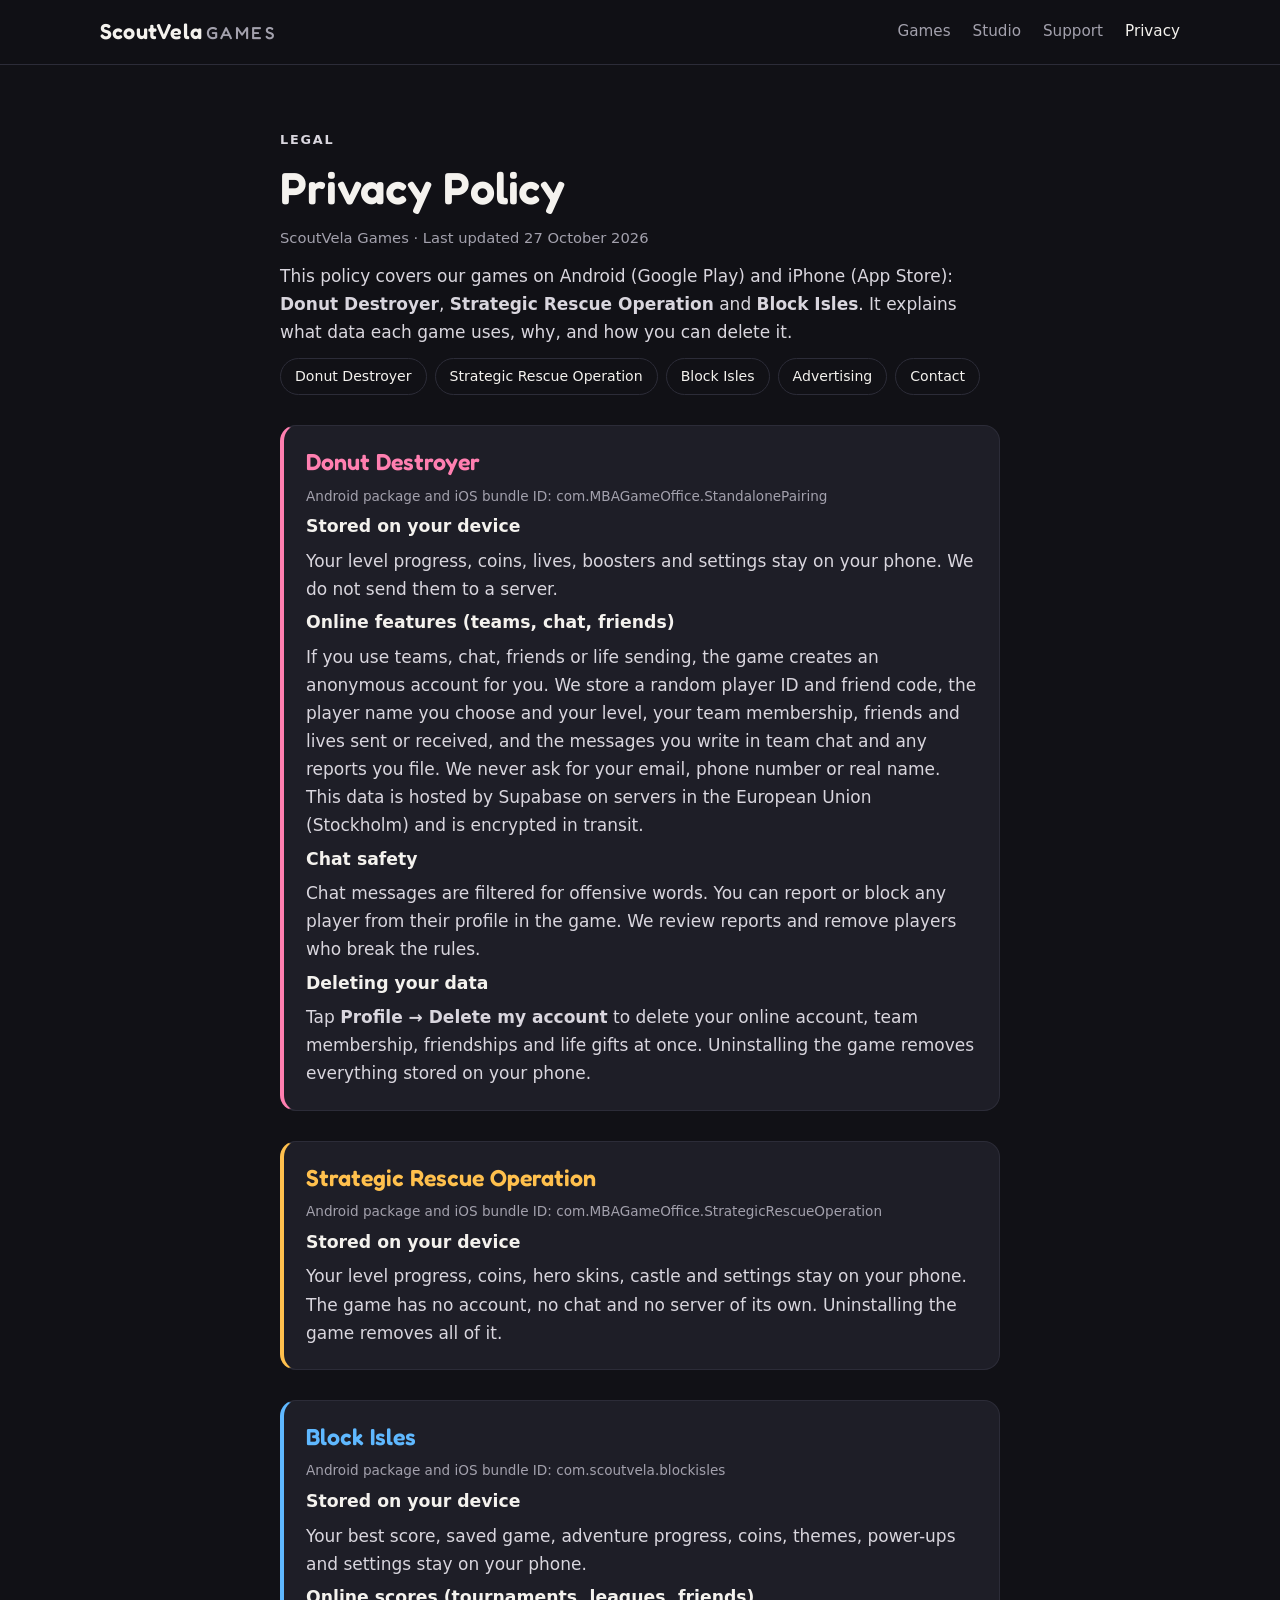
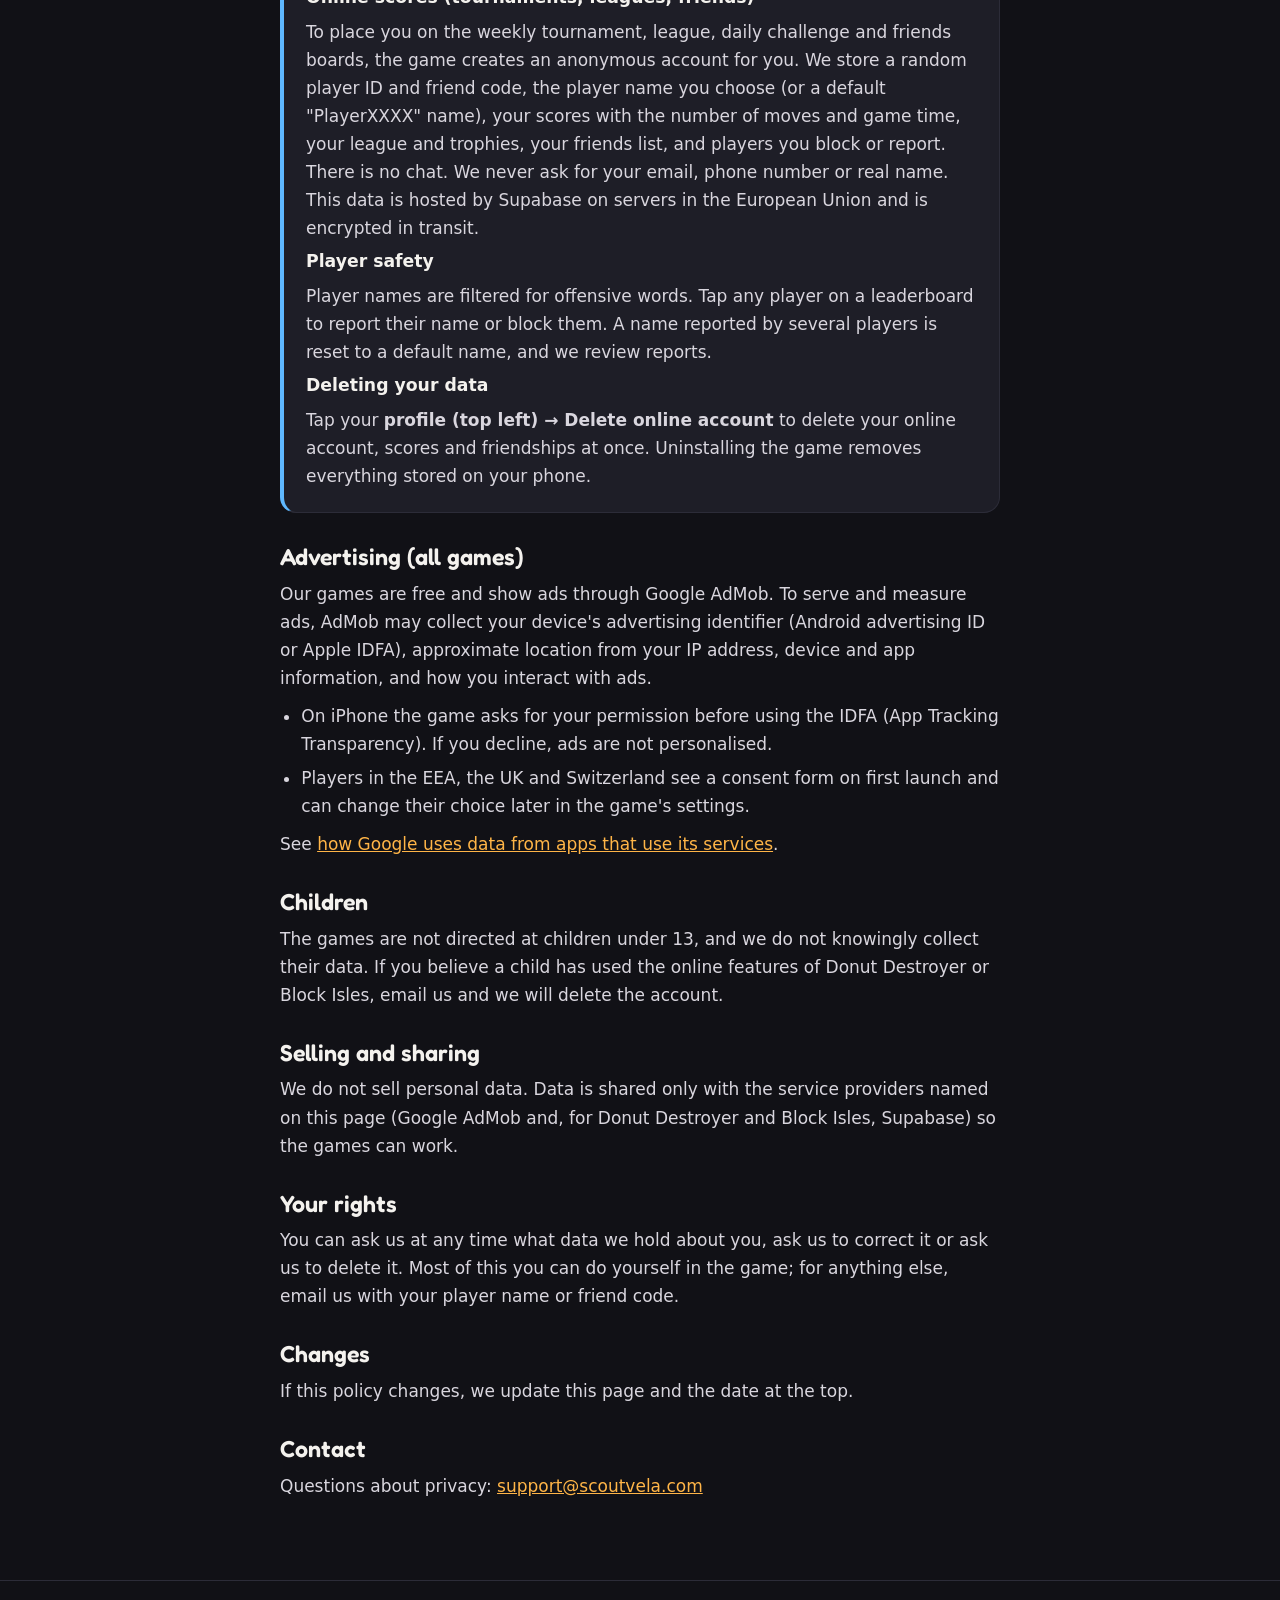
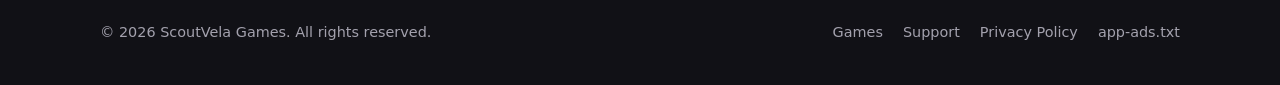
==== privacy.html @ fff9aac3 "Add ScoutVela Games studio website Co-Authored-By: Claude Opus 5.5 <noreply@anthropic.com> Claude-Se" ====
<!doctype html>
<html lang="en">
<head>
<meta charset="utf-8">
<meta name="viewport" content="width=device-width, initial-scale=1">
<title>Privacy Policy · ScoutVela Games</title>
<meta name="description" content="Privacy policy for Donut Destroyer, Strategic Rescue Operation and Block Isles by ScoutVela Games.">
<meta property="og:title" content="ScoutVela Games">
<meta property="og:description" content="Free puzzle games for Android and iPhone.">
<meta property="og:image" content="assets/img/scoutvela-logo.png">
<meta name="theme-color" content="#111116">
<link rel="icon" href="assets/img/favicon.png">
<link rel="apple-touch-icon" href="assets/img/apple-touch-icon.png">
<link rel="stylesheet" href="assets/style.css">
</head>
<body>

<header class="top">
  <div class="wrap">
    <a class="brand" href="./">ScoutVela<span>GAMES</span></a>
    <nav class="nav">
      <a href="./#games">Games</a>
      <a class="hide-sm" href="./#studio">Studio</a>
      <a href="support.html">Support</a>
      <a href="privacy.html" aria-current="page">Privacy</a>
    </nav>
  </div>
</header>

<main class="doc">
  <header style="display:flex;flex-direction:column;gap:12px">
    <p class="eyebrow">Legal</p>
    <h1>Privacy Policy</h1>
    <p class="meta">ScoutVela Games · Last updated 27 October 2026</p>
    <p>This policy covers our games on Android (Google Play) and iPhone (App Store): <strong>Donut Destroyer</strong>, <strong>Strategic Rescue Operation</strong> and <strong>Block Isles</strong>. It explains what data each game uses, why, and how you can delete it.</p>
    <nav class="toc" aria-label="Jump to">
      <a href="#donut">Donut Destroyer</a>
      <a href="#rescue">Strategic Rescue Operation</a>
      <a href="#blockisles">Block Isles</a>
      <a href="#ads">Advertising</a>
      <a href="#contact">Contact</a>
    </nav>
  </header>

  <div class="card donut" id="donut">
    <h2>Donut Destroyer</h2>
    <p class="ids">Android package and iOS bundle ID: com.MBAGameOffice.StandalonePairing</p>
    <h3>Stored on your device</h3>
    <p>Your level progress, coins, lives, boosters and settings stay on your phone. We do not send them to a server.</p>
    <h3>Online features (teams, chat, friends)</h3>
    <p>If you use teams, chat, friends or life sending, the game creates an anonymous account for you. We store a random player ID and friend code, the player name you choose and your level, your team membership, friends and lives sent or received, and the messages you write in team chat and any reports you file. We never ask for your email, phone number or real name. This data is hosted by Supabase on servers in the European Union (Stockholm) and is encrypted in transit.</p>
    <h3>Chat safety</h3>
    <p>Chat messages are filtered for offensive words. You can report or block any player from their profile in the game. We review reports and remove players who break the rules.</p>
    <h3>Deleting your data</h3>
    <p>Tap <strong>Profile → Delete my account</strong> to delete your online account, team membership, friendships and life gifts at once. Uninstalling the game removes everything stored on your phone.</p>
  </div>

  <div class="card rescue" id="rescue">
    <h2>Strategic Rescue Operation</h2>
    <p class="ids">Android package and iOS bundle ID: com.MBAGameOffice.StrategicRescueOperation</p>
    <h3>Stored on your device</h3>
    <p>Your level progress, coins, hero skins, castle and settings stay on your phone. The game has no account, no chat and no server of its own. Uninstalling the game removes all of it.</p>
  </div>

  <div class="card isles" id="blockisles">
    <h2>Block Isles</h2>
    <p class="ids">Android package and iOS bundle ID: com.scoutvela.blockisles</p>
    <h3>Stored on your device</h3>
    <p>Your best score, saved game, adventure progress, coins, themes, power-ups and settings stay on your phone.</p>
    <h3>Online scores (tournaments, leagues, friends)</h3>
    <p>To place you on the weekly tournament, league, daily challenge and friends boards, the game creates an anonymous account for you. We store a random player ID and friend code, the player name you choose (or a default "PlayerXXXX" name), your scores with the number of moves and game time, your league and trophies, your friends list, and players you block or report. There is no chat. We never ask for your email, phone number or real name. This data is hosted by Supabase on servers in the European Union and is encrypted in transit.</p>
    <h3>Player safety</h3>
    <p>Player names are filtered for offensive words. Tap any player on a leaderboard to report their name or block them. A name reported by several players is reset to a default name, and we review reports.</p>
    <h3>Deleting your data</h3>
    <p>Tap your <strong>profile (top left) → Delete online account</strong> to delete your online account, scores and friendships at once. Uninstalling the game removes everything stored on your phone.</p>
  </div>

  <section id="ads">
    <h2>Advertising (all games)</h2>
    <p>Our games are free and show ads through Google AdMob. To serve and measure ads, AdMob may collect your device's advertising identifier (Android advertising ID or Apple IDFA), approximate location from your IP address, device and app information, and how you interact with ads.</p>
    <ul>
      <li>On iPhone the game asks for your permission before using the IDFA (App Tracking Transparency). If you decline, ads are not personalised.</li>
      <li>Players in the EEA, the UK and Switzerland see a consent form on first launch and can change their choice later in the game's settings.</li>
    </ul>
    <p>See <a href="https://policies.google.com/technologies/partner-sites" target="_blank" rel="noopener">how Google uses data from apps that use its services</a>.</p>
  </section>

  <section id="children">
    <h2>Children</h2>
    <p>The games are not directed at children under 13, and we do not knowingly collect their data. If you believe a child has used the online features of Donut Destroyer or Block Isles, email us and we will delete the account.</p>
  </section>

  <section id="sharing">
    <h2>Selling and sharing</h2>
    <p>We do not sell personal data. Data is shared only with the service providers named on this page (Google AdMob and, for Donut Destroyer and Block Isles, Supabase) so the games can work.</p>
  </section>

  <section id="rights">
    <h2>Your rights</h2>
    <p>You can ask us at any time what data we hold about you, ask us to correct it or ask us to delete it. Most of this you can do yourself in the game; for anything else, email us with your player name or friend code.</p>
  </section>

  <section id="changes">
    <h2>Changes</h2>
    <p>If this policy changes, we update this page and the date at the top.</p>
  </section>

  <section id="contact">
    <h2>Contact</h2>
    <p>Questions about privacy: <a href="mailto:support@scoutvela.com">support@scoutvela.com</a></p>
  </section>
</main>

<footer>
  <div class="wrap">
    <p>© 2026 ScoutVela Games. All rights reserved.</p>
    <nav>
      <a href="./#games">Games</a>
      <a href="support.html">Support</a>
      <a href="privacy.html">Privacy Policy</a>
      <a href="app-ads.txt">app-ads.txt</a>
    </nav>
  </div>
</footer>

</body>
</html>
---- assets/style.css ----
/* ScoutVela Games: one shared stylesheet for every page */
@font-face {
  font-family: "Fredoka";
  src: url("font/Fredoka.ttf") format("truetype");
  font-weight: 300 700;
  font-display: swap;
}

:root {
  --bg: #111116;
  --bg-2: #18181f;
  --card: #1e1e27;
  --line: #2c2c38;
  --fg: #f4f2ee;
  --muted: #a3a1ad;
  --accent: #ffb547;
  --donut: #ff7fb0;
  --rescue: #ffc04d;
  --isles: #5fb8ff;
  --display: "Fredoka", "Trebuchet MS", system-ui, sans-serif;
  --body: system-ui, -apple-system, "Segoe UI", Roboto, sans-serif;
  color-scheme: dark;
}

* { box-sizing: border-box; }
html { scroll-behavior: smooth; }
body {
  margin: 0;
  background: var(--bg);
  color: var(--fg);
  font: 17px/1.65 var(--body);
  -webkit-font-smoothing: antialiased;
}
img { max-width: 100%; display: block; }
a { color: var(--accent); }
a:focus-visible, button:focus-visible { outline: 2px solid var(--accent); outline-offset: 3px; border-radius: 6px; }
h1, h2, h3 { font-family: var(--display); font-weight: 600; line-height: 1.15; margin: 0; text-wrap: balance; }
p { margin: 0; }

.wrap { max-width: 1120px; margin: 0 auto; padding: 0 20px; }

/* Header */
.top {
  position: sticky; top: 0; z-index: 10;
  background: rgba(17, 17, 22, .86);
  backdrop-filter: blur(10px);
  border-bottom: 1px solid var(--line);
}
.top .wrap { display: flex; align-items: center; justify-content: space-between; height: 64px; gap: 16px; }
.brand { font-family: var(--display); font-size: 1.35rem; font-weight: 600; color: var(--fg); text-decoration: none; letter-spacing: .01em; white-space: nowrap; }
.brand span { color: var(--muted); font-weight: 500; font-size: .8em; letter-spacing: .14em; margin-left: 4px; }
.nav { display: flex; gap: 22px; }
.nav a { color: var(--muted); text-decoration: none; font-size: .95rem; }
.nav a:hover, .nav a[aria-current="page"] { color: var(--fg); }

/* Hero */
.hero { padding: 96px 0 72px; position: relative; overflow: hidden; }
.hero::before {
  content: ""; position: absolute; inset: -40% -10% auto auto; width: 720px; height: 720px;
  background: radial-gradient(closest-side, rgba(255, 181, 71, .16), transparent);
  pointer-events: none;
}
.eyebrow { color: var(--accent); font-weight: 600; letter-spacing: .14em; text-transform: uppercase; font-size: .8rem; }
.hero h1 { font-size: clamp(2.4rem, 6vw, 4.2rem); margin: 14px 0 18px; max-width: 14ch; }
.hero p.lead { color: var(--muted); font-size: 1.15rem; max-width: 56ch; }
.hero .cta { display: flex; flex-wrap: wrap; gap: 12px; margin-top: 30px; }
.btn {
  display: inline-flex; align-items: center; gap: 8px;
  padding: 12px 22px; border-radius: 999px; font-weight: 600; text-decoration: none;
  border: 1px solid var(--line); color: var(--fg); background: var(--card);
}
.btn.primary { background: var(--accent); color: #1a1206; border-color: transparent; }
.btn:hover { filter: brightness(1.08); }

.stats { display: flex; flex-wrap: wrap; gap: 36px; margin-top: 56px; }
.stats div { display: flex; flex-direction: column; }
.stats b { font-family: var(--display); font-size: 1.9rem; font-weight: 600; }
.stats span { color: var(--muted); font-size: .9rem; }

/* Sections */
section { padding: 72px 0; }
section.alt { background: var(--bg-2); border-block: 1px solid var(--line); }
.section-head { display: flex; flex-direction: column; gap: 10px; margin-bottom: 40px; }
.section-head h2 { font-size: clamp(1.8rem, 4vw, 2.5rem); }
.section-head p { color: var(--muted); max-width: 60ch; }

/* Game cards */
.games { display: flex; flex-direction: column; gap: 28px; }
.game {
  display: grid; grid-template-columns: minmax(0, 1fr) minmax(0, 1.15fr); gap: 36px; align-items: center;
  background: var(--card); border: 1px solid var(--line); border-radius: 24px; padding: 32px;
}
.game.donut { --c: var(--donut); }
.game.rescue { --c: var(--rescue); }
.game.isles { --c: var(--isles); }
.game-info { display: flex; flex-direction: column; gap: 14px; }
.game-title { display: flex; align-items: center; gap: 16px; }
.game-title img { width: 72px; height: 72px; border-radius: 18px; flex: none; }
.game-title h3 { font-size: 1.6rem; }
.genre { color: var(--c); font-size: .85rem; font-weight: 600; letter-spacing: .06em; text-transform: uppercase; }
.game-info p { color: var(--muted); }
.tags { display: flex; flex-wrap: wrap; gap: 8px; padding: 0; margin: 0; list-style: none; }
.tags li { font-size: .82rem; padding: 4px 12px; border-radius: 999px; border: 1px solid var(--line); color: var(--fg); }
.stores { display: flex; flex-wrap: wrap; gap: 10px; margin-top: 6px; }
.store {
  display: inline-flex; align-items: center; gap: 10px; padding: 9px 16px; border-radius: 12px;
  background: #000; border: 1px solid #3a3a46; color: #fff; text-decoration: none; font-size: .9rem; line-height: 1.2;
}
.store small { display: block; color: #b7b5c0; font-size: .7rem; }
.store svg { width: 22px; height: 22px; flex: none; }
.store.soon { opacity: .55; pointer-events: none; }
.shots { display: grid; grid-template-columns: repeat(3, minmax(0, 1fr)); gap: 12px; }
.shots img { width: 100%; aspect-ratio: 9 / 16; object-fit: cover; object-position: top; border-radius: 14px; border: 1px solid var(--line); background: #000; }

/* About / values */
.values { display: grid; grid-template-columns: repeat(3, minmax(0, 1fr)); gap: 20px; }
.value { background: var(--card); border: 1px solid var(--line); border-radius: 18px; padding: 24px; display: flex; flex-direction: column; gap: 8px; }
.value h3 { font-size: 1.2rem; }
.value p { color: var(--muted); font-size: .95rem; }

/* Contact */
.contact { display: grid; grid-template-columns: repeat(2, minmax(0, 1fr)); gap: 20px; }
.mail { font-family: var(--display); font-size: 1.3rem; color: var(--fg); text-decoration: none; border-bottom: 2px solid var(--accent); overflow-wrap: anywhere; }

/* Long text pages */
.doc { max-width: 760px; margin: 0 auto; padding: 64px 20px 80px; display: flex; flex-direction: column; gap: 30px; }
.doc h1 { font-size: clamp(2rem, 5vw, 2.8rem); }
.doc h2 { font-size: 1.45rem; }
.doc h3 { font-size: 1.08rem; font-family: var(--body); font-weight: 700; }
.doc section { padding: 0; display: flex; flex-direction: column; gap: 10px; }
.doc ul, .doc ol { margin: 0; padding-left: 1.25em; display: flex; flex-direction: column; gap: 6px; }
.doc .meta { color: var(--muted); font-size: .92rem; }
.doc p, .doc li { color: #d9d6de; }
.doc .card { background: var(--card); border: 1px solid var(--line); border-left: 4px solid var(--c, var(--accent)); border-radius: 16px; padding: 22px; display: flex; flex-direction: column; gap: 10px; }
.doc .card.donut { --c: var(--donut); }
.doc .card.rescue { --c: var(--rescue); }
.doc .card.isles { --c: var(--isles); }
.doc .card h2 { color: var(--c); }
.ids { font-size: .85rem; color: var(--muted) !important; overflow-wrap: anywhere; }
.toc { display: flex; flex-wrap: wrap; gap: 8px; }
.toc a { font-size: .88rem; padding: 6px 14px; border-radius: 999px; border: 1px solid var(--line); color: var(--fg); text-decoration: none; }
details { background: var(--card); border: 1px solid var(--line); border-radius: 14px; padding: 16px 20px; }
details summary { cursor: pointer; font-weight: 600; }
details p { margin-top: 10px; }

/* Footer */
footer { border-top: 1px solid var(--line); padding: 40px 0; color: var(--muted); font-size: .9rem; }
footer .wrap { display: flex; flex-wrap: wrap; justify-content: space-between; gap: 20px; }
footer nav { display: flex; flex-wrap: wrap; gap: 20px; }
footer a { color: var(--muted); text-decoration: none; }
footer a:hover { color: var(--fg); }

@media (max-width: 860px) {
  .game { grid-template-columns: minmax(0, 1fr); padding: 22px; gap: 24px; }
  .values, .contact { grid-template-columns: minmax(0, 1fr); }
  .hero { padding: 64px 0 48px; }
  section { padding: 56px 0; }
}
@media (max-width: 560px) {
  .wrap { padding: 0 16px; }
  .nav { gap: 14px; }
  .nav a.hide-sm { display: none; }
  .brand span { display: none; }
  .shots { gap: 8px; }
  .shots img { border-radius: 10px; }
}

/* Hero icon collage */
.hero-grid { display: grid; grid-template-columns: minmax(0, 1.3fr) minmax(0, 1fr); gap: 40px; align-items: center; position: relative; }
.hero-art { position: relative; height: 380px; }
.hero-art img { position: absolute; width: 190px; height: 190px; border-radius: 44px; box-shadow: 0 24px 60px rgba(0, 0, 0, .55); }
.hero-art .a1 { top: 0; left: 18%; transform: rotate(-8deg); }
.hero-art .a2 { top: 120px; left: 52%; transform: rotate(7deg); }
.hero-art .a3 { top: 200px; left: 6%; transform: rotate(4deg); }
@media (max-width: 860px) {
  .hero-grid { grid-template-columns: minmax(0, 1fr); }
  .hero-art { display: none; }
}
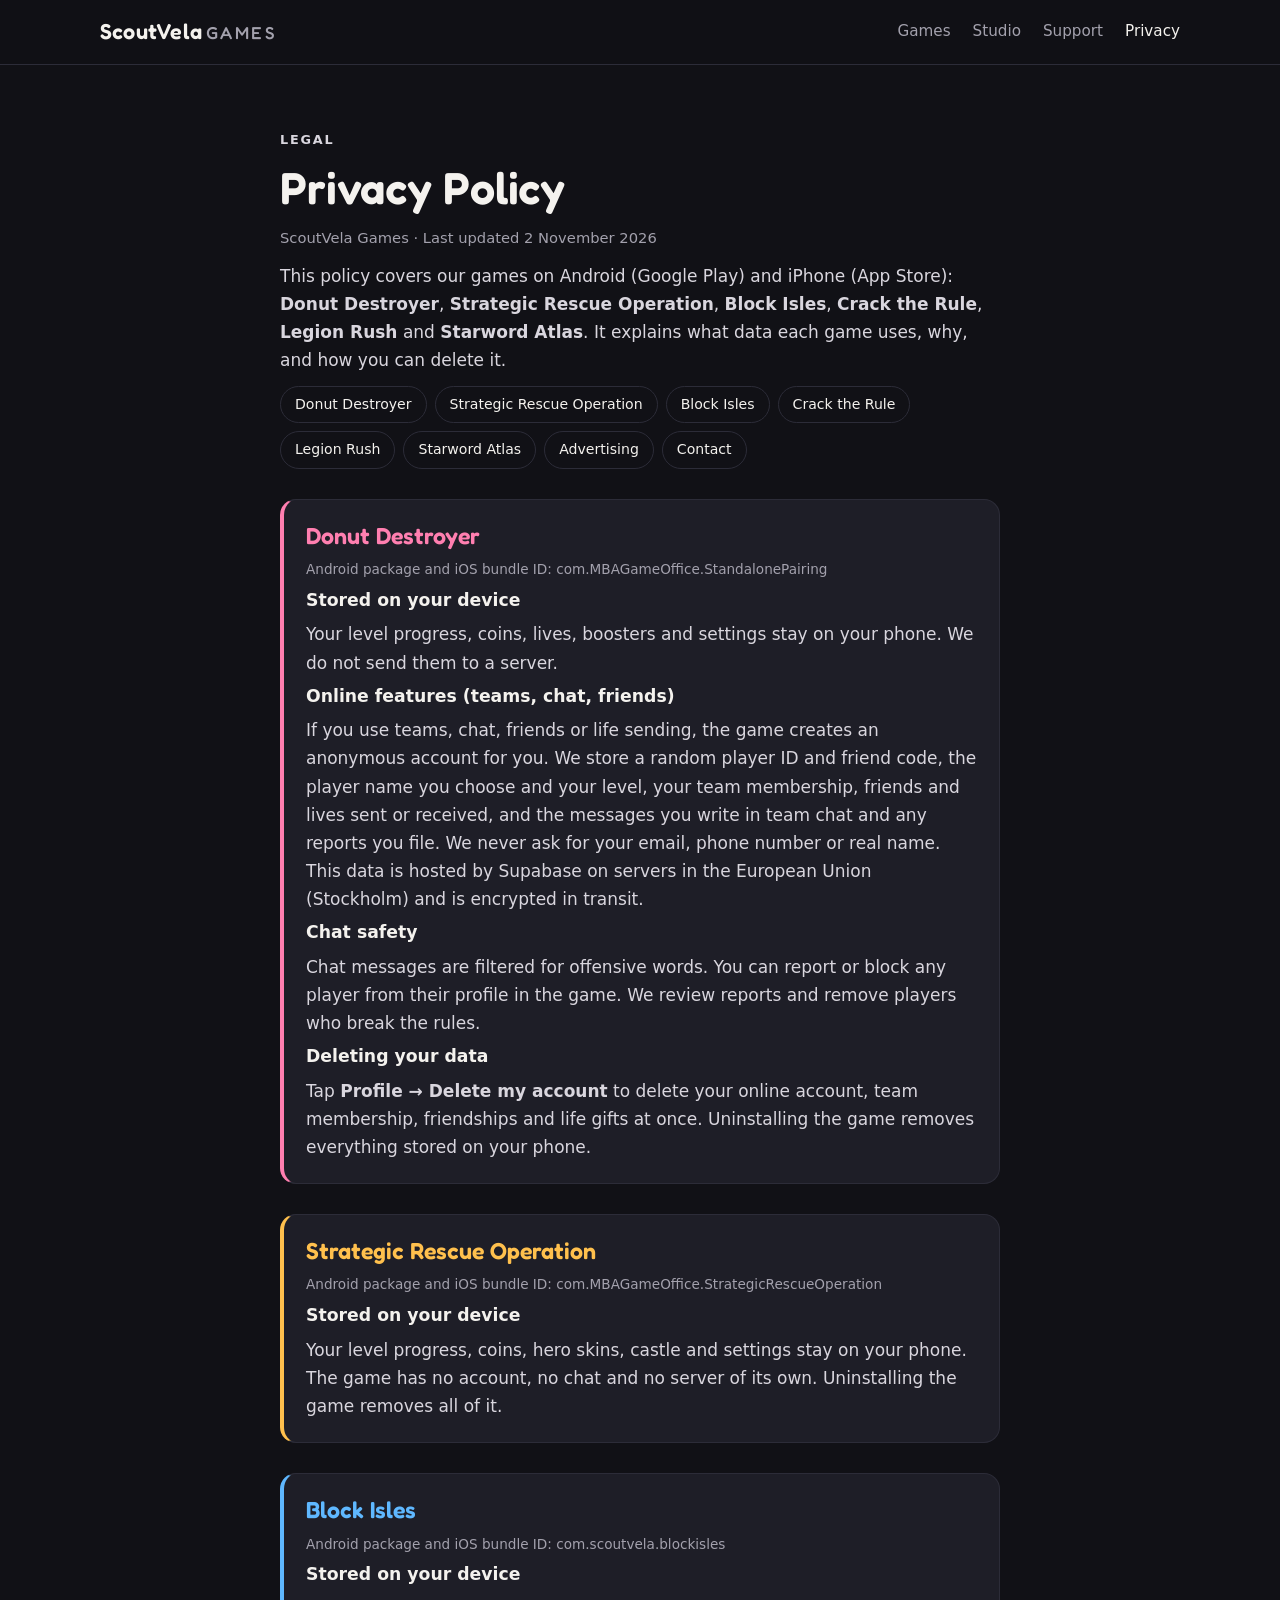
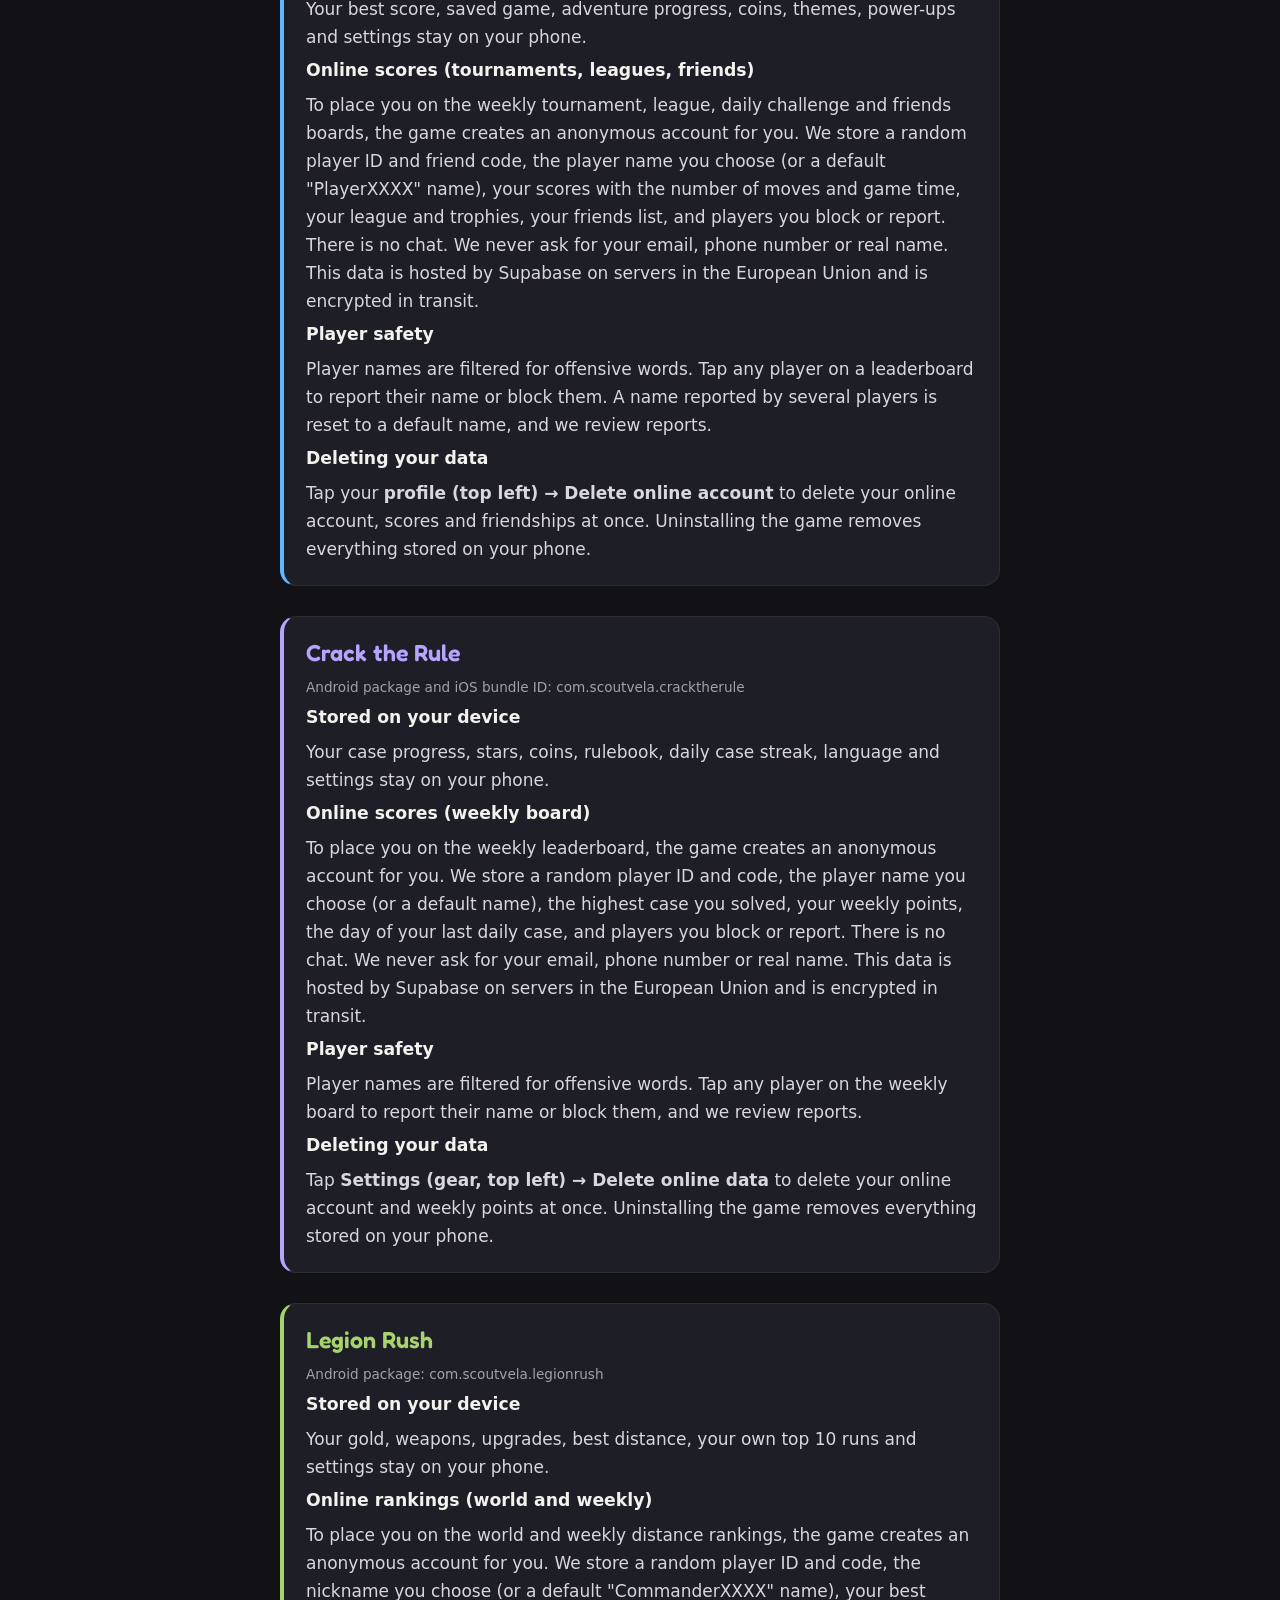
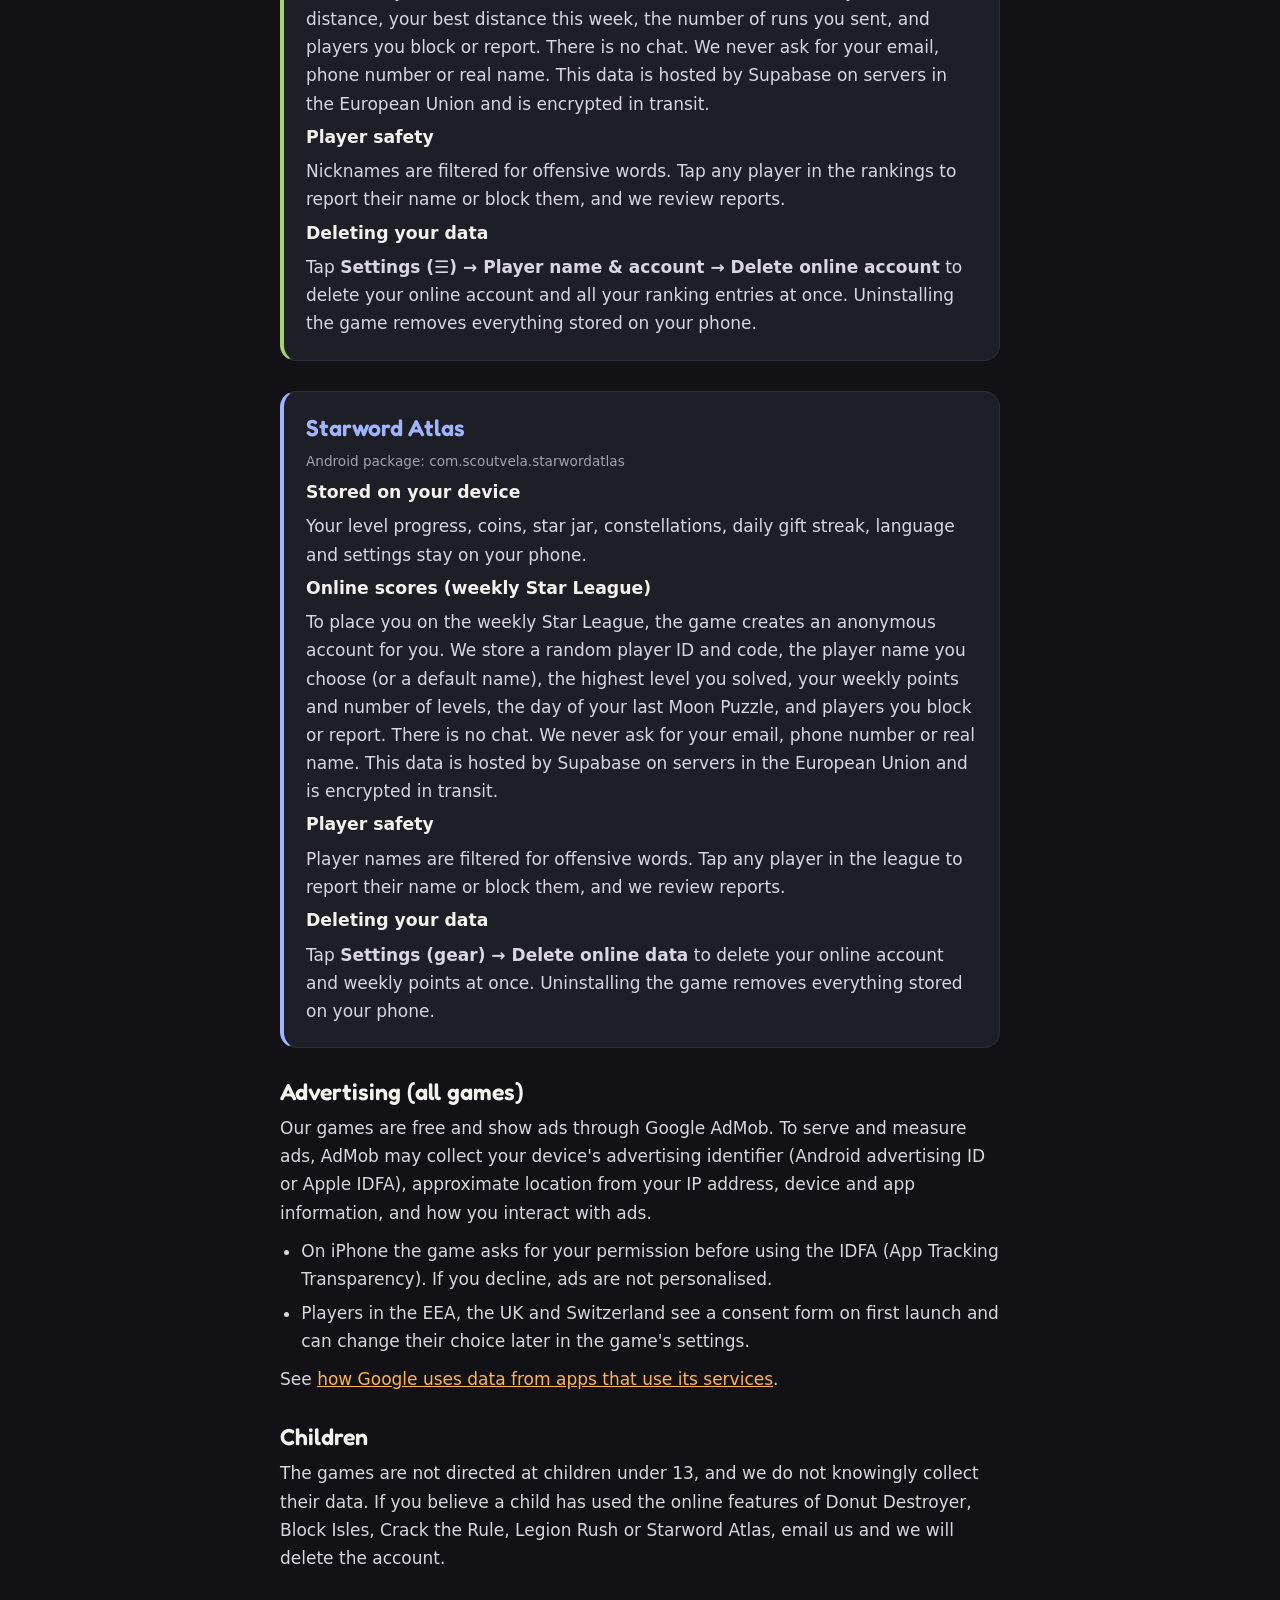
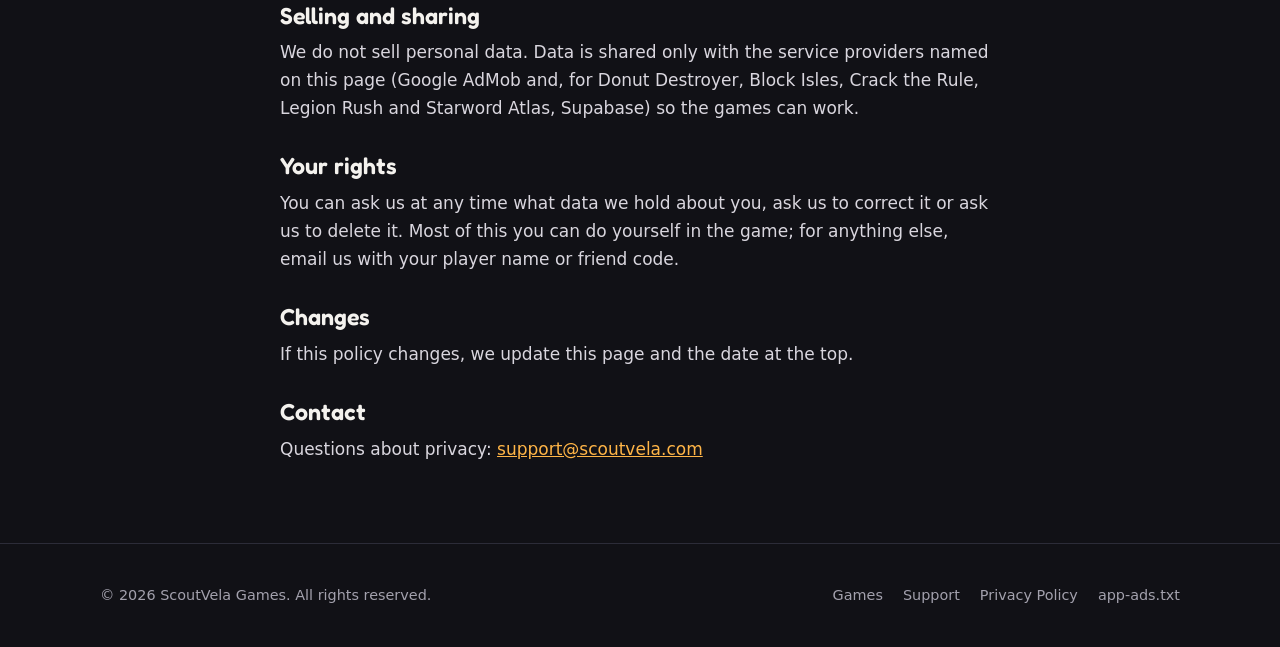
==== commit 80d79d38: "Add Starword Atlas, Legion Rush and Crack the Rule to the studio site Update home page, privacy poli" ====
--- a/privacy.html
+++ b/privacy.html
@@ -6,7 +6,7 @@
 <title>Privacy Policy · ScoutVela Games</title>
 <meta name="description" content="Privacy policy for Donut Destroyer, Strategic Rescue Operation and Block Isles by ScoutVela Games.">
 <meta property="og:title" content="ScoutVela Games">
-<meta property="og:description" content="Free puzzle games for Android and iPhone.">
+<meta property="og:description" content="Free mobile games for Android and iPhone.">
 <meta property="og:image" content="assets/img/scoutvela-logo.png">
 <meta name="theme-color" content="#111116">
 <link rel="icon" href="assets/img/favicon.png">
@@ -31,12 +31,15 @@
   <header style="display:flex;flex-direction:column;gap:12px">
     <p class="eyebrow">Legal</p>
     <h1>Privacy Policy</h1>
-    <p class="meta">ScoutVela Games · Last updated 27 October 2026</p>
-    <p>This policy covers our games on Android (Google Play) and iPhone (App Store): <strong>Donut Destroyer</strong>, <strong>Strategic Rescue Operation</strong> and <strong>Block Isles</strong>. It explains what data each game uses, why, and how you can delete it.</p>
+    <p class="meta">ScoutVela Games · Last updated 2 November 2026</p>
+    <p>This policy covers our games on Android (Google Play) and iPhone (App Store): <strong>Donut Destroyer</strong>, <strong>Strategic Rescue Operation</strong>, <strong>Block Isles</strong>, <strong>Crack the Rule</strong>, <strong>Legion Rush</strong> and <strong>Starword Atlas</strong>. It explains what data each game uses, why, and how you can delete it.</p>
     <nav class="toc" aria-label="Jump to">
       <a href="#donut">Donut Destroyer</a>
       <a href="#rescue">Strategic Rescue Operation</a>
       <a href="#blockisles">Block Isles</a>
+      <a href="#cracktherule">Crack the Rule</a>
+      <a href="#legionrush">Legion Rush</a>
+      <a href="#starwordatlas">Starword Atlas</a>
       <a href="#ads">Advertising</a>
       <a href="#contact">Contact</a>
     </nav>
@@ -75,6 +78,45 @@
     <p>Tap your <strong>profile (top left) → Delete online account</strong> to delete your online account, scores and friendships at once. Uninstalling the game removes everything stored on your phone.</p>
   </div>
 
+  <div class="card crack" id="cracktherule">
+    <h2>Crack the Rule</h2>
+    <p class="ids">Android package and iOS bundle ID: com.scoutvela.cracktherule</p>
+    <h3>Stored on your device</h3>
+    <p>Your case progress, stars, coins, rulebook, daily case streak, language and settings stay on your phone.</p>
+    <h3>Online scores (weekly board)</h3>
+    <p>To place you on the weekly leaderboard, the game creates an anonymous account for you. We store a random player ID and code, the player name you choose (or a default name), the highest case you solved, your weekly points, the day of your last daily case, and players you block or report. There is no chat. We never ask for your email, phone number or real name. This data is hosted by Supabase on servers in the European Union and is encrypted in transit.</p>
+    <h3>Player safety</h3>
+    <p>Player names are filtered for offensive words. Tap any player on the weekly board to report their name or block them, and we review reports.</p>
+    <h3>Deleting your data</h3>
+    <p>Tap <strong>Settings (gear, top left) → Delete online data</strong> to delete your online account and weekly points at once. Uninstalling the game removes everything stored on your phone.</p>
+  </div>
+
+  <div class="card legion" id="legionrush">
+    <h2>Legion Rush</h2>
+    <p class="ids">Android package: com.scoutvela.legionrush</p>
+    <h3>Stored on your device</h3>
+    <p>Your gold, weapons, upgrades, best distance, your own top 10 runs and settings stay on your phone.</p>
+    <h3>Online rankings (world and weekly)</h3>
+    <p>To place you on the world and weekly distance rankings, the game creates an anonymous account for you. We store a random player ID and code, the nickname you choose (or a default "CommanderXXXX" name), your best distance, your best distance this week, the number of runs you sent, and players you block or report. There is no chat. We never ask for your email, phone number or real name. This data is hosted by Supabase on servers in the European Union and is encrypted in transit.</p>
+    <h3>Player safety</h3>
+    <p>Nicknames are filtered for offensive words. Tap any player in the rankings to report their name or block them, and we review reports.</p>
+    <h3>Deleting your data</h3>
+    <p>Tap <strong>Settings (☰) → Player name &amp; account → Delete online account</strong> to delete your online account and all your ranking entries at once. Uninstalling the game removes everything stored on your phone.</p>
+  </div>
+
+  <div class="card star" id="starwordatlas">
+    <h2>Starword Atlas</h2>
+    <p class="ids">Android package: com.scoutvela.starwordatlas</p>
+    <h3>Stored on your device</h3>
+    <p>Your level progress, coins, star jar, constellations, daily gift streak, language and settings stay on your phone.</p>
+    <h3>Online scores (weekly Star League)</h3>
+    <p>To place you on the weekly Star League, the game creates an anonymous account for you. We store a random player ID and code, the player name you choose (or a default name), the highest level you solved, your weekly points and number of levels, the day of your last Moon Puzzle, and players you block or report. There is no chat. We never ask for your email, phone number or real name. This data is hosted by Supabase on servers in the European Union and is encrypted in transit.</p>
+    <h3>Player safety</h3>
+    <p>Player names are filtered for offensive words. Tap any player in the league to report their name or block them, and we review reports.</p>
+    <h3>Deleting your data</h3>
+    <p>Tap <strong>Settings (gear) → Delete online data</strong> to delete your online account and weekly points at once. Uninstalling the game removes everything stored on your phone.</p>
+  </div>
+
   <section id="ads">
     <h2>Advertising (all games)</h2>
     <p>Our games are free and show ads through Google AdMob. To serve and measure ads, AdMob may collect your device's advertising identifier (Android advertising ID or Apple IDFA), approximate location from your IP address, device and app information, and how you interact with ads.</p>
@@ -87,12 +129,12 @@
 
   <section id="children">
     <h2>Children</h2>
-    <p>The games are not directed at children under 13, and we do not knowingly collect their data. If you believe a child has used the online features of Donut Destroyer or Block Isles, email us and we will delete the account.</p>
+    <p>The games are not directed at children under 13, and we do not knowingly collect their data. If you believe a child has used the online features of Donut Destroyer, Block Isles, Crack the Rule, Legion Rush or Starword Atlas, email us and we will delete the account.</p>
   </section>
 
   <section id="sharing">
     <h2>Selling and sharing</h2>
-    <p>We do not sell personal data. Data is shared only with the service providers named on this page (Google AdMob and, for Donut Destroyer and Block Isles, Supabase) so the games can work.</p>
+    <p>We do not sell personal data. Data is shared only with the service providers named on this page (Google AdMob and, for Donut Destroyer, Block Isles, Crack the Rule, Legion Rush and Starword Atlas, Supabase) so the games can work.</p>
   </section>
 
   <section id="rights">
--- a/assets/style.css
+++ b/assets/style.css
@@ -176,3 +176,9 @@
   .hero-grid { grid-template-columns: minmax(0, 1fr); }
   .hero-art { display: none; }
 }
+.game.crack { --c: #b7a4ff; }
+.game.legion { --c: #a6d36f; }
+.game.star { --c: #9fb4ff; }
+.doc .card.crack { --c: #b7a4ff; }
+.doc .card.legion { --c: #a6d36f; }
+.doc .card.star { --c: #9fb4ff; }
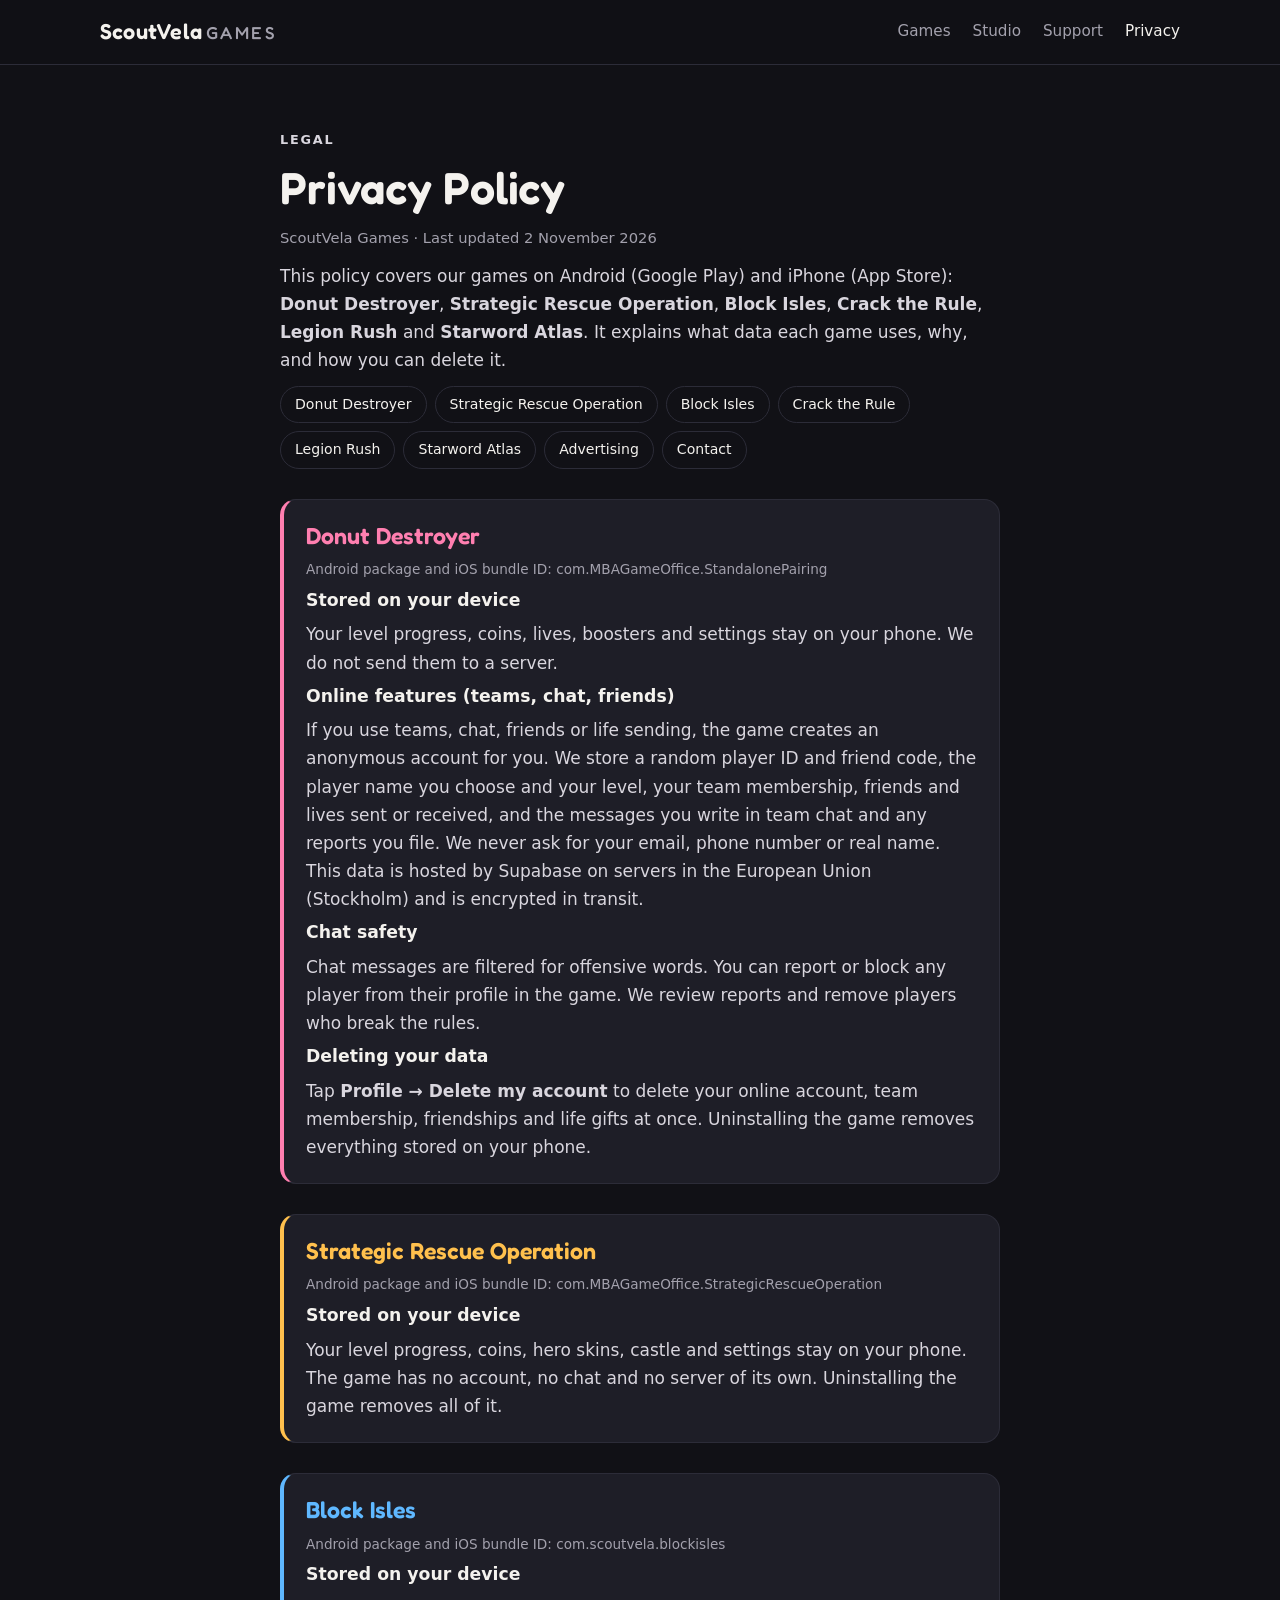
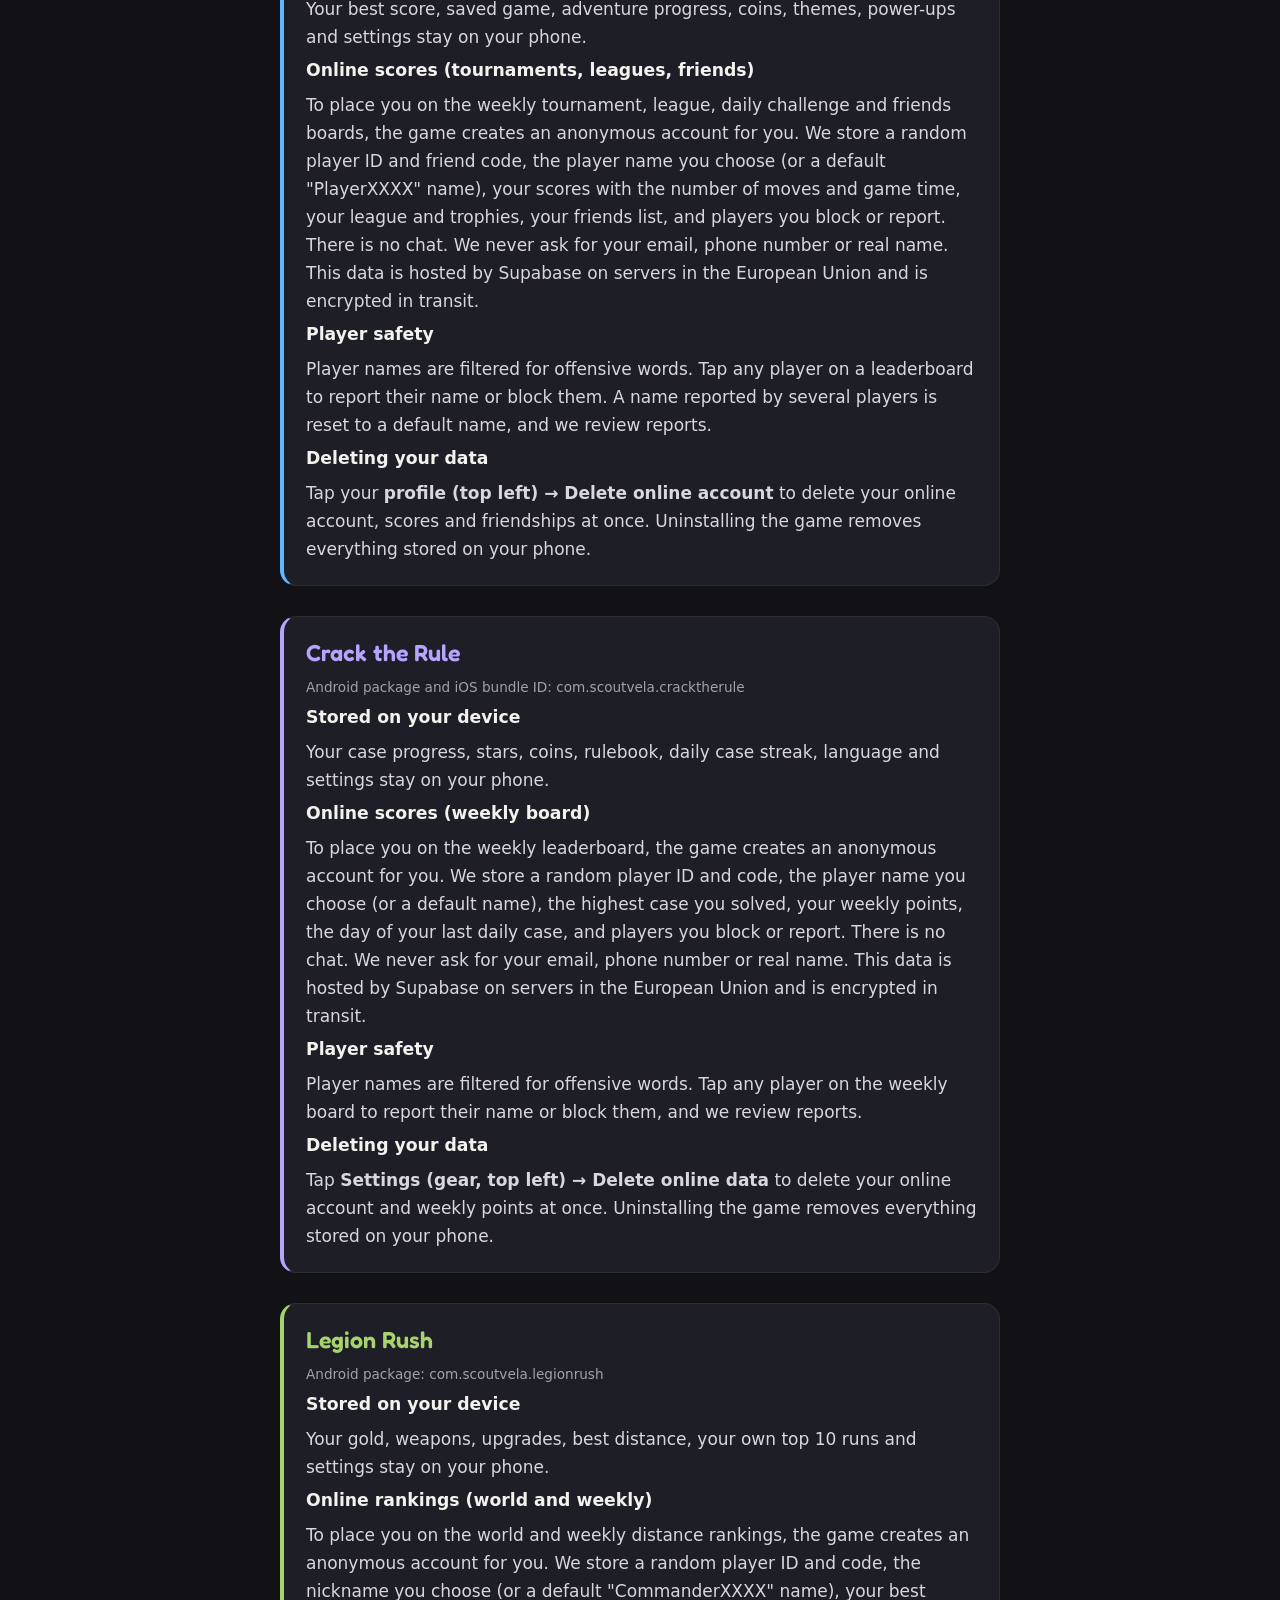
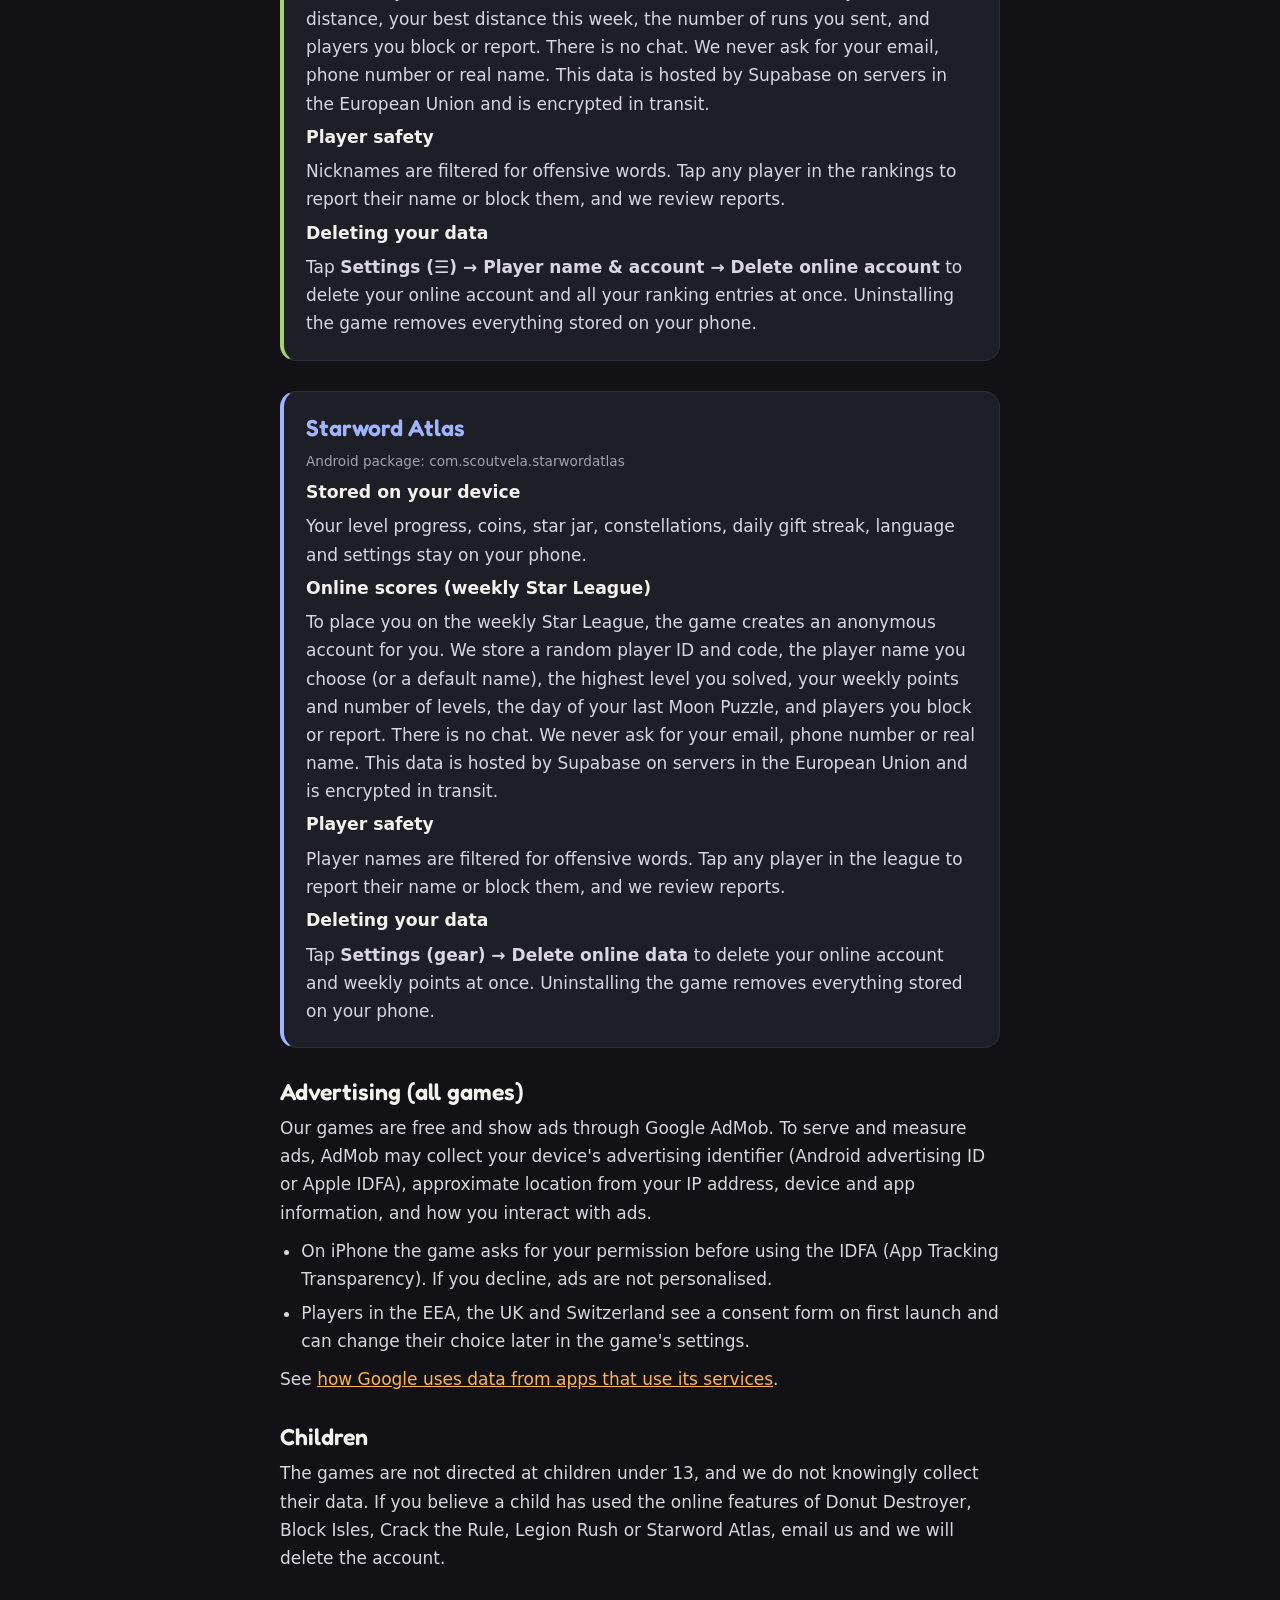
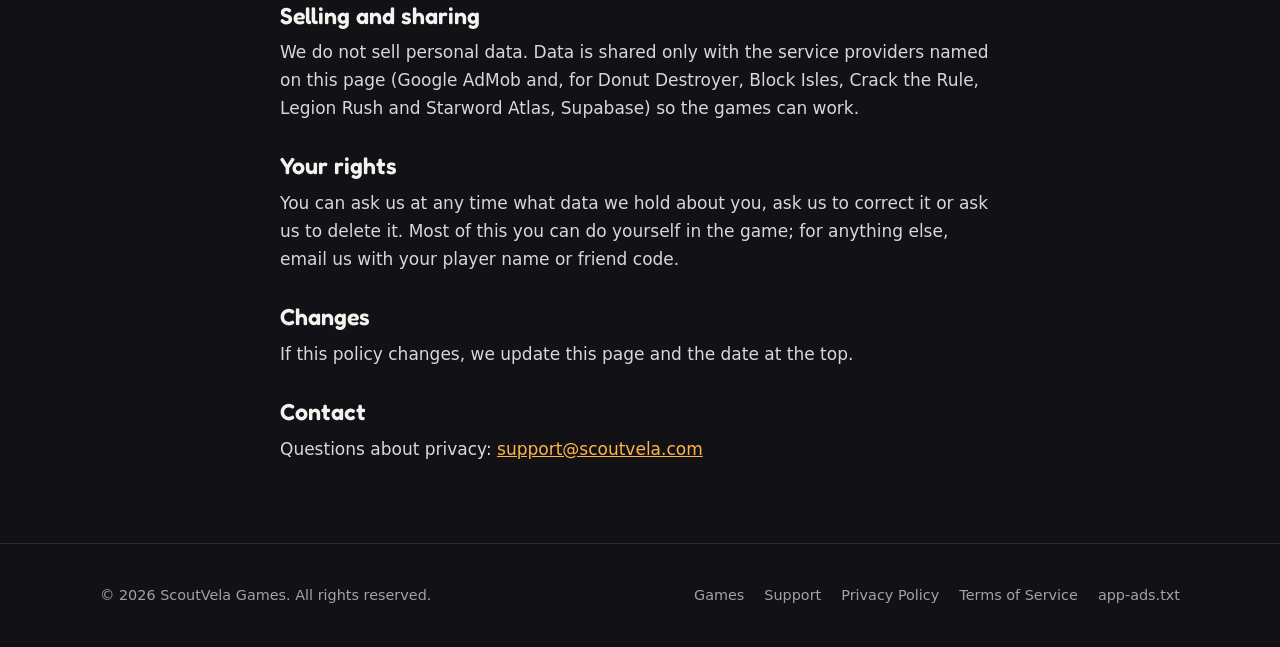
==== commit fe557f65: "Add Terms of Service page Co-Authored-By: Claude Opus 5.5 <noreply@anthropic.com> Claude-Session: ht" ====
--- a/privacy.html
+++ b/privacy.html
@@ -160,6 +160,7 @@
       <a href="./#games">Games</a>
       <a href="support.html">Support</a>
       <a href="privacy.html">Privacy Policy</a>
+      <a href="terms.html">Terms of Service</a>
       <a href="app-ads.txt">app-ads.txt</a>
     </nav>
   </div>
